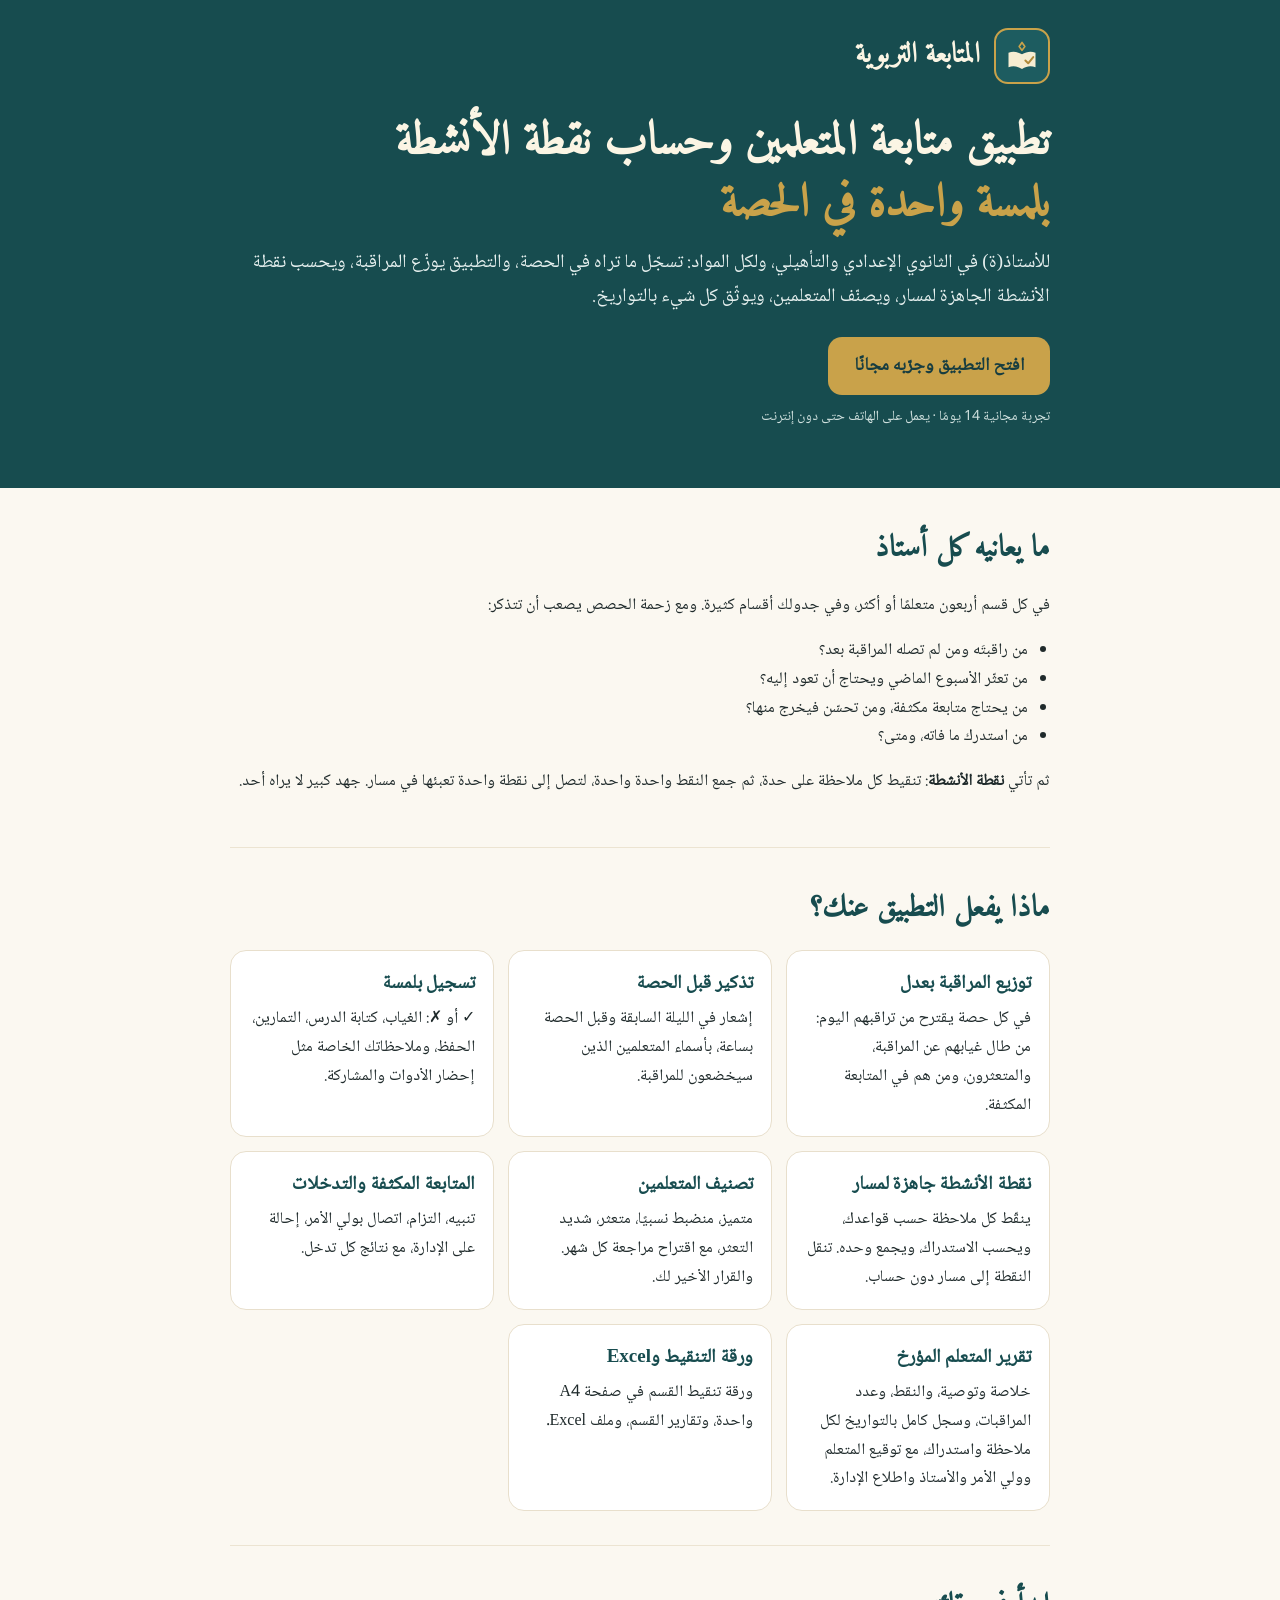
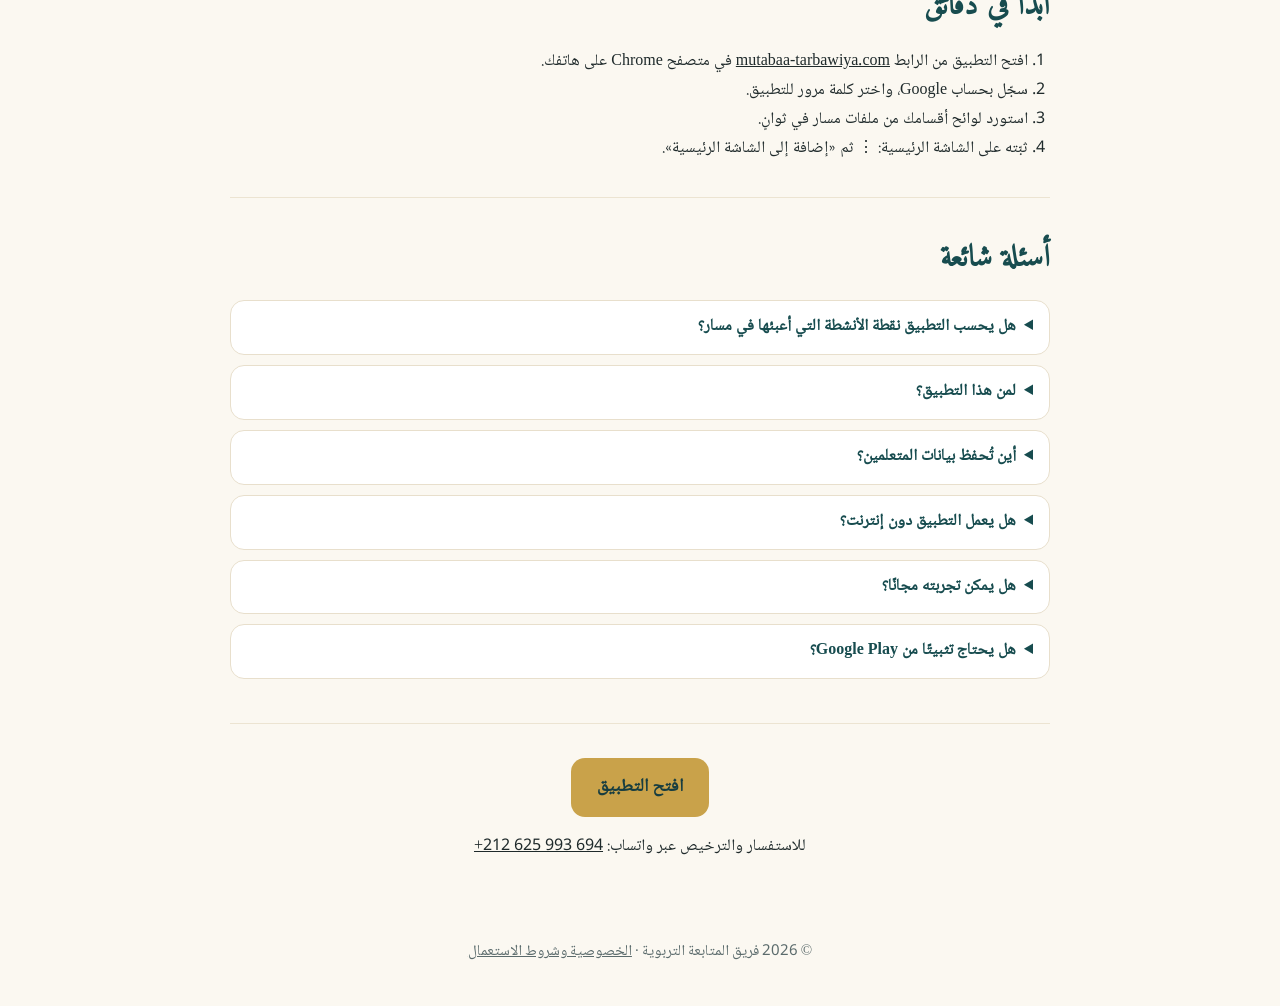
==== about.html @ bdd0e1ed "Landing page about.html, Open Graph preview image, structured data Co-Authored-By: Claude Opus 5.5 <" ====
<!doctype html>
<html lang="ar" dir="rtl">
<head>
<meta charset="utf-8" />
<meta name="viewport" content="width=device-width, initial-scale=1" />
<title>المتابعة التربوية | تطبيق متابعة المتعلمين وحساب نقطة الأنشطة للأستاذ</title>
<meta name="description" content="المتابعة التربوية: تطبيق للأستاذ(ة) في الثانوي الإعدادي والتأهيلي يسجّل الملاحظات بلمسة في الحصة، ويحسب نقطة الأنشطة الجاهزة لمسار، ويوزّع المراقبة، ويصنّف المتعلمين، ويُعدّ تقارير مؤرخة يوقّع عليها المتعلم وولي الأمر." />
<link rel="canonical" href="https://mutabaa-tarbawiya.com/about.html" />
<meta name="theme-color" content="#1d5c60" />
<link rel="icon" href="icon-192.png" />
<meta property="og:type" content="website" />
<meta property="og:locale" content="ar_MA" />
<meta property="og:site_name" content="المتابعة التربوية" />
<meta property="og:title" content="المتابعة التربوية: متابعة المتعلمين ونقطة الأنشطة بلمسة واحدة" />
<meta property="og:description" content="توزيع المراقبة، نقطة الأنشطة جاهزة لمسار، تصنيف المتعلمين، وتقارير مؤرخة. للثانوي الإعدادي والتأهيلي ولكل المواد." />
<meta property="og:url" content="https://mutabaa-tarbawiya.com/about.html" />
<meta property="og:image" content="https://mutabaa-tarbawiya.com/og.png" />
<meta property="og:image:width" content="1200" />
<meta property="og:image:height" content="630" />
<meta name="twitter:card" content="summary_large_image" />
<script type="application/ld+json">
{"@context":"https://schema.org","@graph":[
{"@type":"SoftwareApplication","name":"المتابعة التربوية","alternateName":"Mutabaa Tarbawiya","url":"https://mutabaa-tarbawiya.com/","applicationCategory":"EducationalApplication","operatingSystem":"Android, iOS, Windows, macOS (متصفح الويب)","inLanguage":"ar","image":"https://mutabaa-tarbawiya.com/og.png","description":"تطبيق للأستاذ(ة) لمتابعة المتعلمين: تسجيل الملاحظات بلمسة، حساب نقطة الأنشطة، توزيع المراقبة، تصنيف المتعلمين، وتقارير مؤرخة.","audience":{"@type":"EducationalAudience","educationalRole":"teacher"}},
{"@type":"FAQPage","mainEntity":[
{"@type":"Question","name":"ما هو تطبيق المتابعة التربوية؟","acceptedAnswer":{"@type":"Answer","text":"تطبيق للأستاذ(ة) يسجّل ملاحظات المتعلمين في الحصة بلمسة واحدة، ويحسب نقطة الأنشطة وحده، ويوزّع المراقبة، ويصنّف المتعلمين، ويُعدّ تقارير مؤرخة."}},
{"@type":"Question","name":"هل يحسب التطبيق نقطة الأنشطة التي أعبئها في مسار؟","acceptedAnswer":{"@type":"Answer","text":"نعم. ينقّط التطبيق كل ملاحظة حسب القواعد التي تحددها، ويحسب الاستدراك، ويعطيك نقطة الأنشطة النهائية لكل متعلم جاهزة، فتعبئها في مسار دون حساب."}},
{"@type":"Question","name":"لمن هذا التطبيق؟","acceptedAnswer":{"@type":"Answer","text":"لأساتذة الثانوي الإعدادي والثانوي التأهيلي، ولكل المواد. ويمكن للأستاذ إضافة ملاحظاته الخاصة."}},
{"@type":"Question","name":"أين تُحفظ بيانات المتعلمين؟","acceptedAnswer":{"@type":"Answer","text":"في هاتف الأستاذ، مع نسخة احتياطية في حسابه على Google Drive. لا تمر بيانات المتعلمين بأي خادم آخر."}},
{"@type":"Question","name":"هل يعمل التطبيق دون إنترنت؟","acceptedAnswer":{"@type":"Answer","text":"نعم، بعد تثبيته من المتصفح يعمل على الهاتف حتى دون إنترنت."}},
{"@type":"Question","name":"هل يمكن تجربة التطبيق مجانا؟","acceptedAnswer":{"@type":"Answer","text":"نعم، فترة تجريبية مجانية مدتها 14 يوما، ثم يلزم ترخيص يُطلب عبر واتساب."}}
]}]}
</script>
<style>
@font-face{font-family:Amiri;src:url(fonts/amiri.woff) format("woff");font-display:swap}
@font-face{font-family:Naskh;src:url(fonts/noto-naskh.woff) format("woff");font-display:swap}
*{box-sizing:border-box}
body{margin:0;font-family:Naskh,"Noto Naskh Arabic",Tahoma,serif;color:#1f2a2b;background:#fbf8f1;line-height:1.8}
a{color:inherit}
.wrap{max-width:860px;margin:0 auto;padding:0 20px}
header{background:#174c4f;color:#fbf5e4;padding:28px 0 44px}
.brand{display:flex;align-items:center;gap:14px;font-family:Amiri,serif;font-size:28px;font-weight:700}
.logo{width:56px;height:56px;border-radius:14px;border:2px solid #c9a24a;background:#1d5c60;display:flex;align-items:center;justify-content:center}
h1{font-family:Amiri,serif;font-size:clamp(30px,6vw,46px);line-height:1.35;margin:28px 0 10px}
h1 span{color:#c9a24a}
.lead{font-size:19px;color:#e6f0ef;margin:0 0 22px}
.cta{display:inline-block;background:#c9a24a;color:#173d40;font-weight:700;text-decoration:none;padding:13px 26px;border-radius:14px;font-size:18px}
.cta2{display:inline-block;margin-inline-start:10px;color:#fbf5e4;font-weight:700}
.note{font-size:14px;color:#cfe0de;margin-top:10px}
section{padding:34px 0;border-bottom:1px solid #ece4d2}
h2{font-family:Amiri,serif;font-size:30px;color:#174c4f;margin:0 0 14px}
ul.pain{padding-inline-start:22px;margin:0}
.grid{display:grid;grid-template-columns:repeat(auto-fit,minmax(240px,1fr));gap:14px}
.card{background:#fff;border:1px solid #e8dfcc;border-radius:16px;padding:16px 18px}
.card h3{margin:0 0 4px;font-size:19px;color:#174c4f}
.card p{margin:0;font-size:16px}
ol.steps{padding-inline-start:22px;margin:0}
details{background:#fff;border:1px solid #e8dfcc;border-radius:14px;padding:12px 16px;margin-bottom:10px}
summary{font-weight:700;cursor:pointer;color:#174c4f}
footer{padding:28px 0 40px;font-size:15px;color:#5b6b6c;text-align:center}
.ltr{direction:ltr;unicode-bidi:embed}
</style>
</head>
<body>
<header>
  <div class="wrap">
    <div class="brand"><span class="logo"><svg width="36" height="36" viewBox="0 0 64 64" fill="none" aria-hidden="true"><path d="M32 8l5 7-5 7-5-7z" stroke="#c9a24a" stroke-width="3" stroke-linejoin="round"/><path d="M8 26c8-3 16-2 24 3v26c-8-5-16-6-24-3z" fill="#f7edd2"/><path d="M56 26c-8-3-16-2-24 3v26c8-5 16-6 24-3z" fill="#f7edd2"/><path d="M38 40l5 5 9-11" stroke="#b08a3a" stroke-width="3.5" stroke-linecap="round" stroke-linejoin="round"/></svg></span>المتابعة التربوية</div>
    <h1>تطبيق متابعة المتعلمين وحساب نقطة الأنشطة<br><span>بلمسة واحدة في الحصة</span></h1>
    <p class="lead">للأستاذ(ة) في الثانوي الإعدادي والتأهيلي، ولكل المواد: تسجّل ما تراه في الحصة، والتطبيق يوزّع المراقبة، ويحسب نقطة الأنشطة الجاهزة لمسار، ويصنّف المتعلمين، ويوثّق كل شيء بالتواريخ.</p>
    <a class="cta" href="/">افتح التطبيق وجرّبه مجانًا</a>
    <p class="note">تجربة مجانية 14 يومًا · يعمل على الهاتف حتى دون إنترنت</p>
  </div>
</header>

<main class="wrap">
  <section>
    <h2>ما يعانيه كل أستاذ</h2>
    <p>في كل قسم أربعون متعلمًا أو أكثر، وفي جدولك أقسام كثيرة. ومع زحمة الحصص يصعب أن تتذكر:</p>
    <ul class="pain">
      <li>من راقبتَه ومن لم تصله المراقبة بعد؟</li>
      <li>من تعثّر الأسبوع الماضي ويحتاج أن تعود إليه؟</li>
      <li>من يحتاج متابعة مكثفة، ومن تحسّن فيخرج منها؟</li>
      <li>من استدرك ما فاته، ومتى؟</li>
    </ul>
    <p>ثم تأتي <strong>نقطة الأنشطة</strong>: تنقيط كل ملاحظة على حدة، ثم جمع النقط واحدة واحدة، لتصل إلى نقطة واحدة تعبئها في مسار. جهد كبير لا يراه أحد.</p>
  </section>

  <section>
    <h2>ماذا يفعل التطبيق عنك؟</h2>
    <div class="grid">
      <div class="card"><h3>توزيع المراقبة بعدل</h3><p>في كل حصة يقترح من تراقبهم اليوم: من طال غيابهم عن المراقبة، والمتعثرون، ومن هم في المتابعة المكثفة.</p></div>
      <div class="card"><h3>تذكير قبل الحصة</h3><p>إشعار في الليلة السابقة وقبل الحصة بساعة، بأسماء المتعلمين الذين سيخضعون للمراقبة.</p></div>
      <div class="card"><h3>تسجيل بلمسة</h3><p>✓ أو ✗: الغياب، كتابة الدرس، التمارين، الحفظ، وملاحظاتك الخاصة مثل إحضار الأدوات والمشاركة.</p></div>
      <div class="card"><h3>نقطة الأنشطة جاهزة لمسار</h3><p>ينقّط كل ملاحظة حسب قواعدك، ويحسب الاستدراك، ويجمع وحده. تنقل النقطة إلى مسار دون حساب.</p></div>
      <div class="card"><h3>تصنيف المتعلمين</h3><p>متميز، منضبط نسبيًا، متعثر، شديد التعثر، مع اقتراح مراجعة كل شهر. والقرار الأخير لك.</p></div>
      <div class="card"><h3>المتابعة المكثفة والتدخلات</h3><p>تنبيه، التزام، اتصال بولي الأمر، إحالة على الإدارة، مع نتائج كل تدخل.</p></div>
      <div class="card"><h3>تقرير المتعلم المؤرخ</h3><p>خلاصة وتوصية، والنقط، وعدد المراقبات، وسجل كامل بالتواريخ لكل ملاحظة واستدراك، مع توقيع المتعلم وولي الأمر والأستاذ واطلاع الإدارة.</p></div>
      <div class="card"><h3>ورقة التنقيط وExcel</h3><p>ورقة تنقيط القسم في صفحة A4 واحدة، وتقارير القسم، وملف Excel.</p></div>
    </div>
  </section>

  <section>
    <h2>ابدأ في دقائق</h2>
    <ol class="steps">
      <li>افتح التطبيق من الرابط <a class="ltr" href="/">mutabaa-tarbawiya.com</a> في متصفح Chrome على هاتفك.</li>
      <li>سجّل بحساب Google، واختر كلمة مرور للتطبيق.</li>
      <li>استورد لوائح أقسامك من ملفات مسار في ثوانٍ.</li>
      <li>ثبّته على الشاشة الرئيسية: ⋮ ثم «إضافة إلى الشاشة الرئيسية».</li>
    </ol>
  </section>

  <section>
    <h2>أسئلة شائعة</h2>
    <details><summary>هل يحسب التطبيق نقطة الأنشطة التي أعبئها في مسار؟</summary><p>نعم. ينقّط التطبيق كل ملاحظة حسب القواعد التي تحددها أنت، ويحسب الاستدراك، ويعطيك نقطة الأنشطة النهائية لكل متعلم جاهزة، فتعبئها في مسار دون حساب.</p></details>
    <details><summary>لمن هذا التطبيق؟</summary><p>لأساتذة الثانوي الإعدادي (الأولى والثانية والثالثة إعدادي) والثانوي التأهيلي (الجذع المشترك والأولى والثانية باكالوريا)، ولكل المواد.</p></details>
    <details><summary>أين تُحفظ بيانات المتعلمين؟</summary><p>في هاتفك أنت، مع نسخة احتياطية في حسابك على Google Drive تستعيدها إن غيّرت هاتفك. لا تمر بيانات المتعلمين بأي خادم آخر. <a href="privacy.html">سياسة الخصوصية</a>.</p></details>
    <details><summary>هل يعمل التطبيق دون إنترنت؟</summary><p>نعم، بعد فتحه أول مرة وتثبيته يعمل على الهاتف حتى دون إنترنت.</p></details>
    <details><summary>هل يمكن تجربته مجانًا؟</summary><p>نعم، فترة تجريبية مجانية مدتها 14 يومًا، ثم يلزم ترخيص تطلبه عبر واتساب.</p></details>
    <details><summary>هل يحتاج تثبيتًا من Google Play؟</summary><p>لا. يُفتح من المتصفح ويُثبّت على الشاشة الرئيسية مثل أي تطبيق، وتصله التحديثات تلقائيًا.</p></details>
  </section>

  <section style="border:0;text-align:center">
    <a class="cta" href="/">افتح التطبيق</a>
    <p>للاستفسار والترخيص عبر واتساب: <a class="ltr" href="https://wa.me/212625993694"><bdi dir="ltr">+212 625 993 694</bdi></a></p>
  </section>
</main>

<footer>© 2026 فريق المتابعة التربوية · <a href="privacy.html">الخصوصية وشروط الاستعمال</a></footer>
</body>
</html>
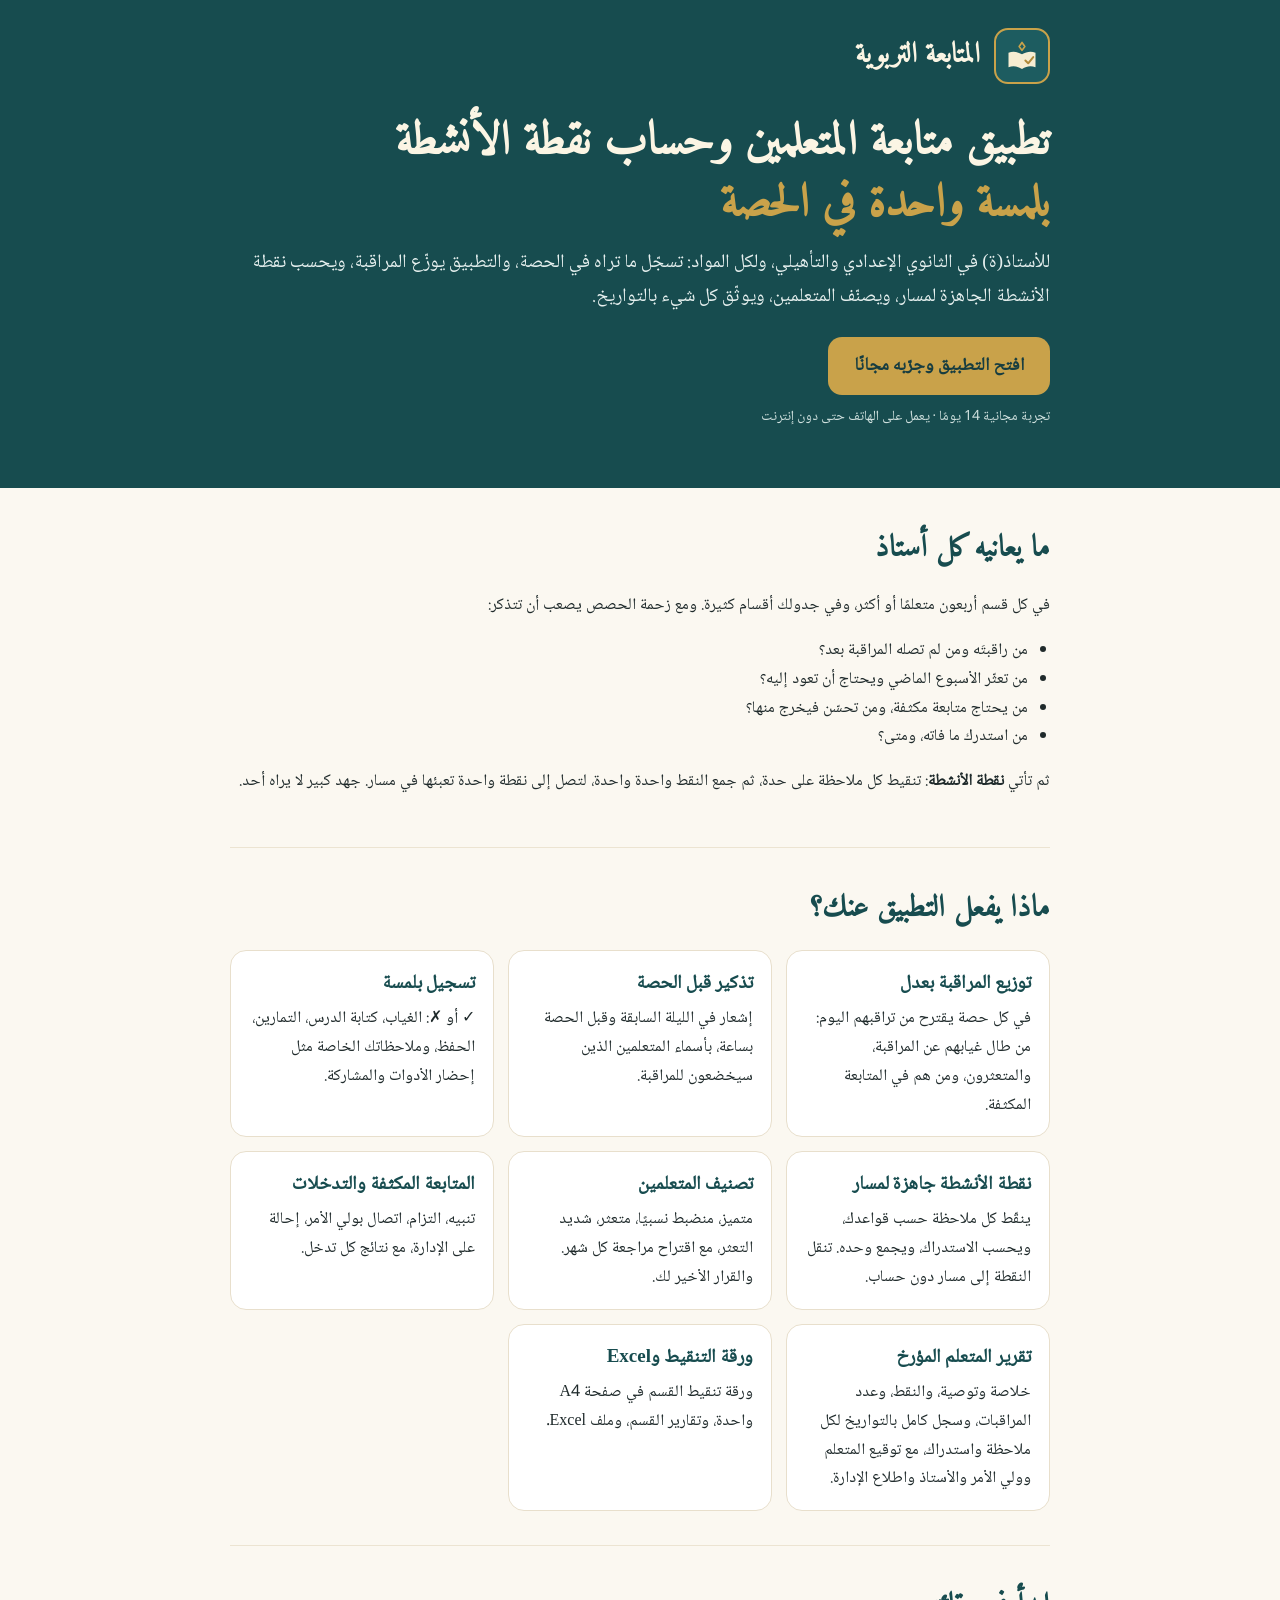
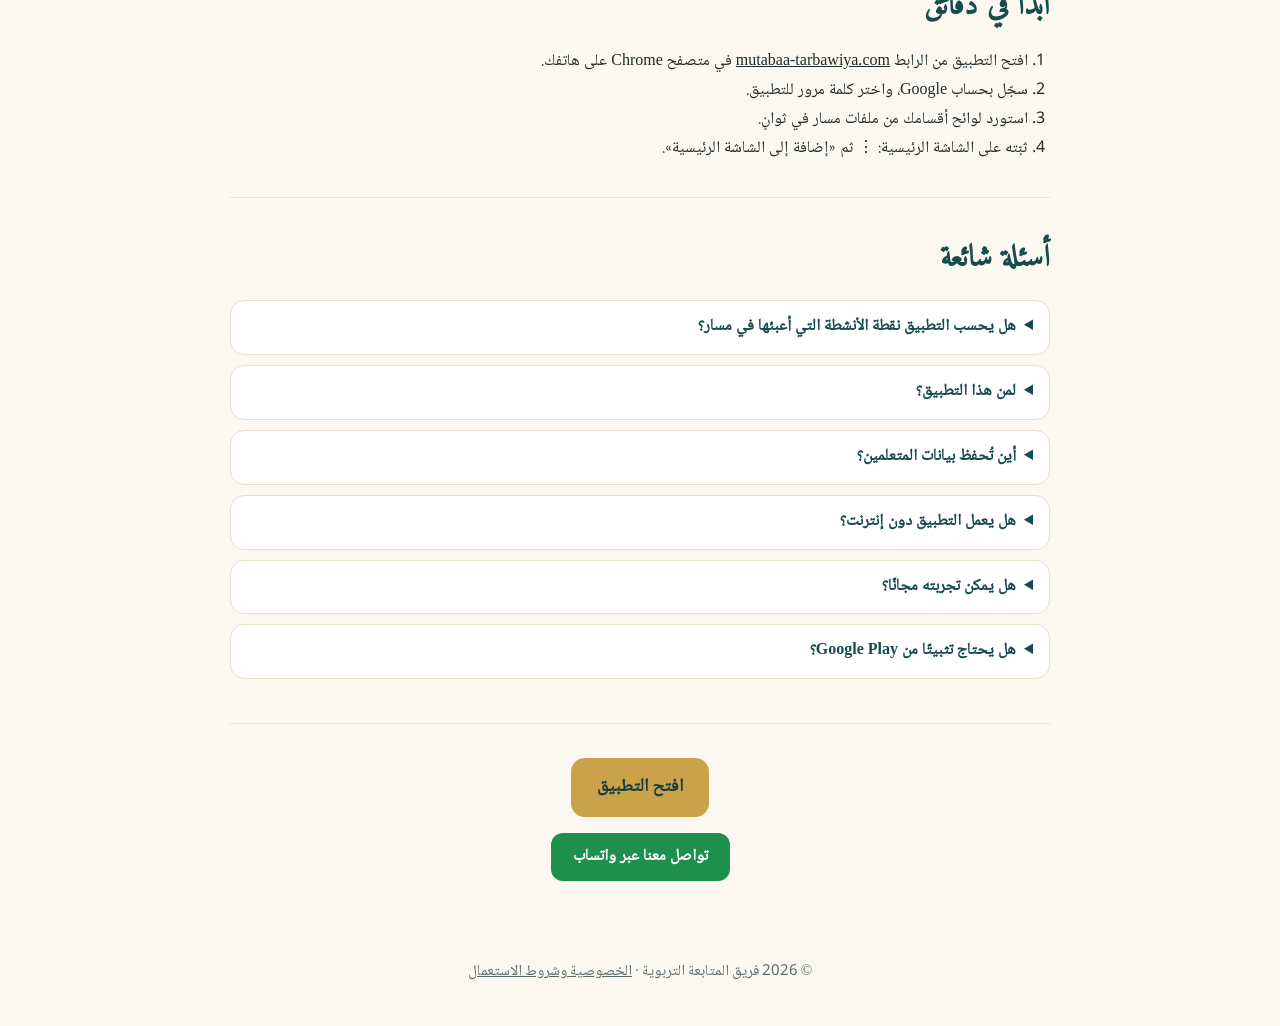
==== commit 8a3aad40: "WhatsApp contact button (no visible number) in Help, Settings and about page Co-Authored-By: Claude " ====
--- a/about.html
+++ b/about.html
@@ -120,7 +120,7 @@
 
   <section style="border:0;text-align:center">
     <a class="cta" href="/">افتح التطبيق</a>
-    <p>للاستفسار والترخيص عبر واتساب: <a class="ltr" href="https://wa.me/212625993694"><bdi dir="ltr">+212 625 993 694</bdi></a></p>
+    <p><a href="https://wa.me/212625993694?text=%D8%A7%D9%84%D8%B3%D9%84%D8%A7%D9%85%20%D8%B9%D9%84%D9%8A%D9%83%D9%85%D8%8C%20%D9%84%D8%AF%D9%8A%20%D8%B3%D8%A4%D8%A7%D9%84%20%D8%B9%D9%86%20%D8%AA%D8%B7%D8%A8%D9%8A%D9%82%20%D8%A7%D9%84%D9%85%D8%AA%D8%A7%D8%A8%D8%B9%D8%A9%20%D8%A7%D9%84%D8%AA%D8%B1%D8%A8%D9%88%D9%8A%D8%A9" style="display:inline-block;background:#1f8f4e;color:#fff;font-weight:700;text-decoration:none;padding:10px 22px;border-radius:12px">تواصل معنا عبر واتساب</a></p>
   </section>
 </main>
 
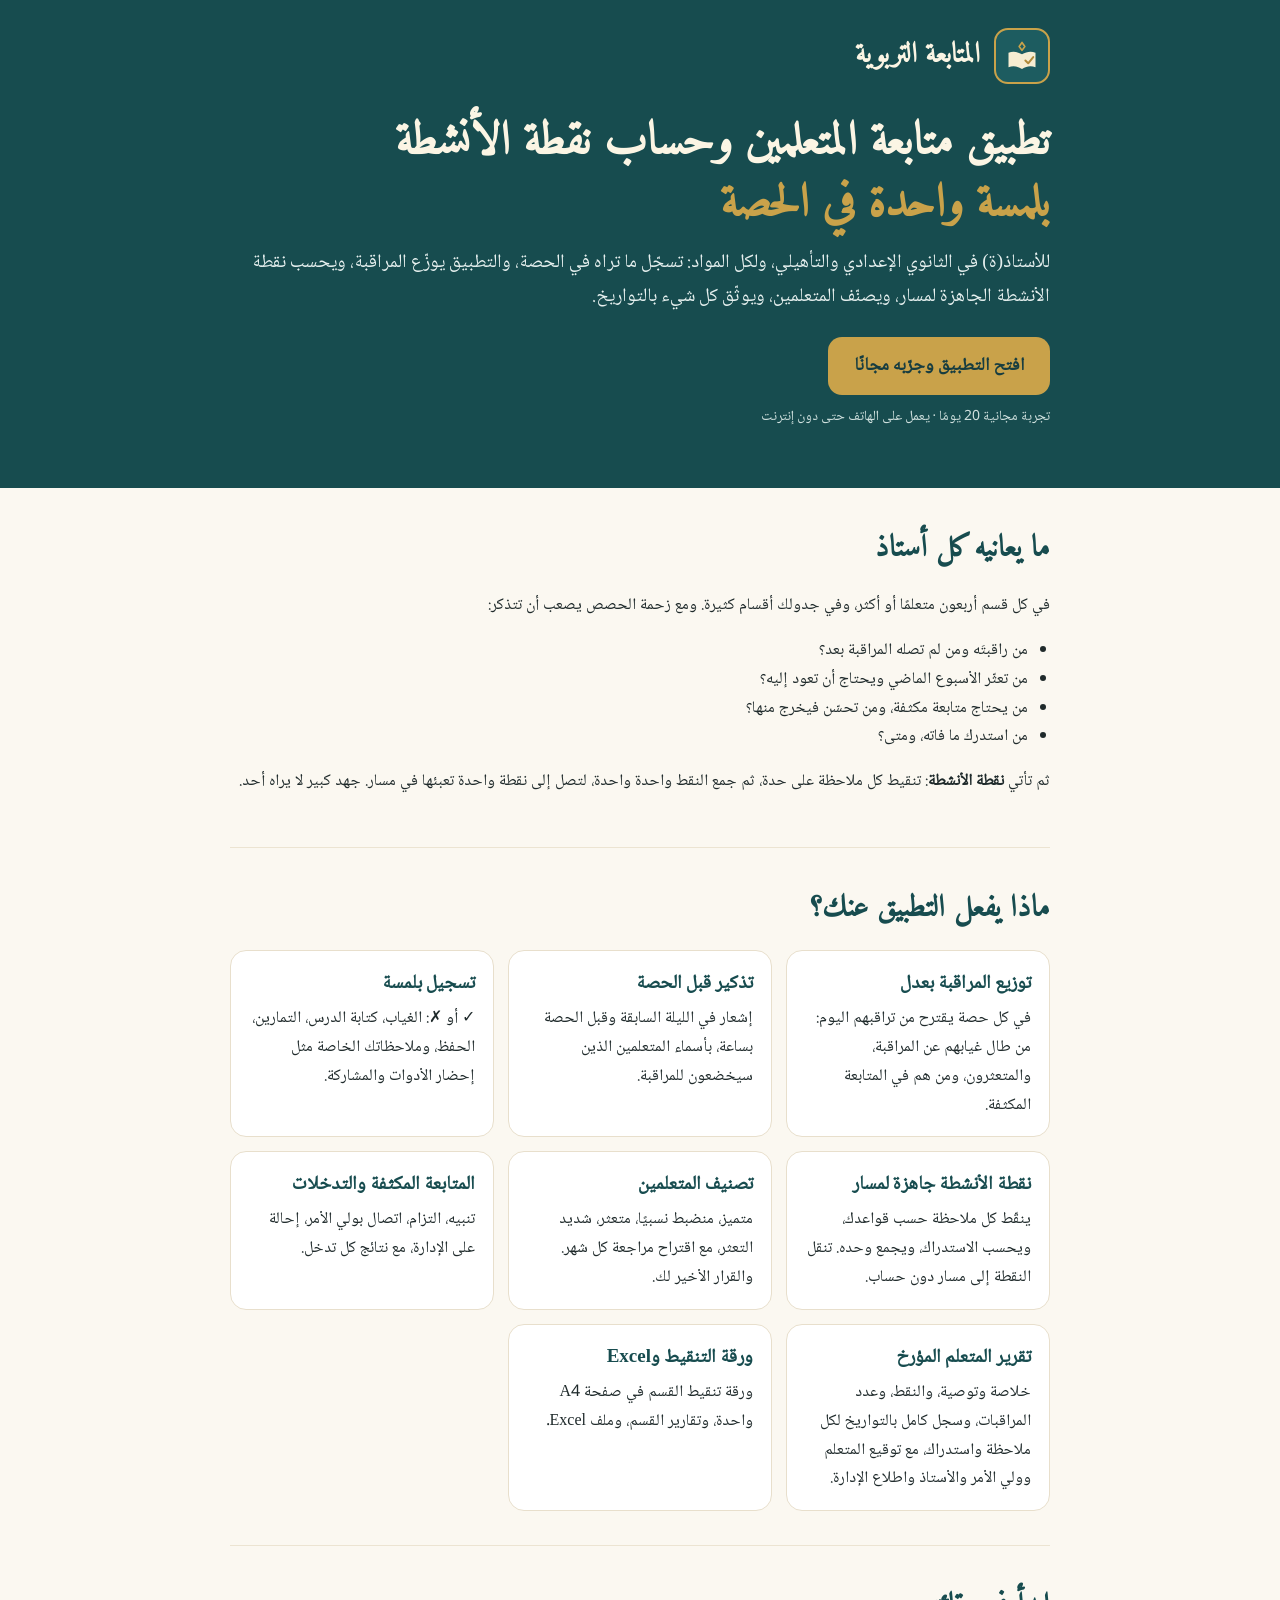
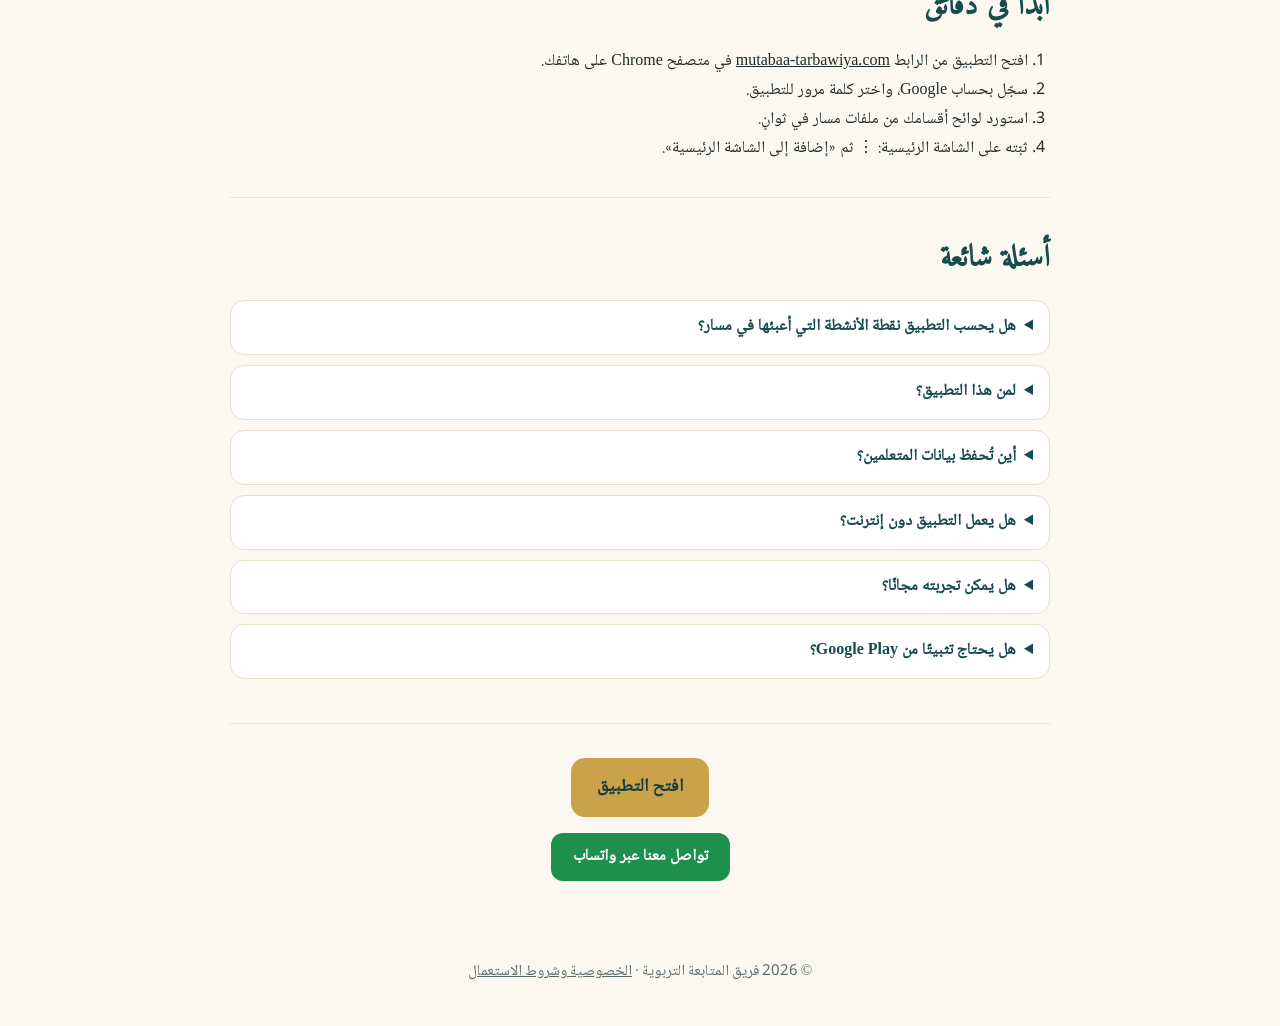
==== commit 8cd3d085: "Beta: 20-day trial with prominent start button Co-Authored-By: Claude Opus 5.5 <noreply@anthropic.co" ====
--- a/about.html
+++ b/about.html
@@ -27,7 +27,7 @@
 {"@type":"Question","name":"لمن هذا التطبيق؟","acceptedAnswer":{"@type":"Answer","text":"لأساتذة الثانوي الإعدادي والثانوي التأهيلي، ولكل المواد. ويمكن للأستاذ إضافة ملاحظاته الخاصة."}},
 {"@type":"Question","name":"أين تُحفظ بيانات المتعلمين؟","acceptedAnswer":{"@type":"Answer","text":"في هاتف الأستاذ، مع نسخة احتياطية في حسابه على Google Drive. لا تمر بيانات المتعلمين بأي خادم آخر."}},
 {"@type":"Question","name":"هل يعمل التطبيق دون إنترنت؟","acceptedAnswer":{"@type":"Answer","text":"نعم، بعد تثبيته من المتصفح يعمل على الهاتف حتى دون إنترنت."}},
-{"@type":"Question","name":"هل يمكن تجربة التطبيق مجانا؟","acceptedAnswer":{"@type":"Answer","text":"نعم، فترة تجريبية مجانية مدتها 14 يوما، ثم يلزم ترخيص يُطلب عبر واتساب."}}
+{"@type":"Question","name":"هل يمكن تجربة التطبيق مجانا؟","acceptedAnswer":{"@type":"Answer","text":"نعم، فترة تجريبية مجانية مدتها 20 يوما، ثم يلزم ترخيص يُطلب عبر واتساب."}}
 ]}]}
 </script>
 <style>
@@ -67,7 +67,7 @@
     <h1>تطبيق متابعة المتعلمين وحساب نقطة الأنشطة<br><span>بلمسة واحدة في الحصة</span></h1>
     <p class="lead">للأستاذ(ة) في الثانوي الإعدادي والتأهيلي، ولكل المواد: تسجّل ما تراه في الحصة، والتطبيق يوزّع المراقبة، ويحسب نقطة الأنشطة الجاهزة لمسار، ويصنّف المتعلمين، ويوثّق كل شيء بالتواريخ.</p>
     <a class="cta" href="/">افتح التطبيق وجرّبه مجانًا</a>
-    <p class="note">تجربة مجانية 14 يومًا · يعمل على الهاتف حتى دون إنترنت</p>
+    <p class="note">تجربة مجانية 20 يومًا · يعمل على الهاتف حتى دون إنترنت</p>
   </div>
 </header>
 
@@ -114,7 +114,7 @@
     <details><summary>لمن هذا التطبيق؟</summary><p>لأساتذة الثانوي الإعدادي (الأولى والثانية والثالثة إعدادي) والثانوي التأهيلي (الجذع المشترك والأولى والثانية باكالوريا)، ولكل المواد.</p></details>
     <details><summary>أين تُحفظ بيانات المتعلمين؟</summary><p>في هاتفك أنت، مع نسخة احتياطية في حسابك على Google Drive تستعيدها إن غيّرت هاتفك. لا تمر بيانات المتعلمين بأي خادم آخر. <a href="privacy.html">سياسة الخصوصية</a>.</p></details>
     <details><summary>هل يعمل التطبيق دون إنترنت؟</summary><p>نعم، بعد فتحه أول مرة وتثبيته يعمل على الهاتف حتى دون إنترنت.</p></details>
-    <details><summary>هل يمكن تجربته مجانًا؟</summary><p>نعم، فترة تجريبية مجانية مدتها 14 يومًا، ثم يلزم ترخيص تطلبه عبر واتساب.</p></details>
+    <details><summary>هل يمكن تجربته مجانًا؟</summary><p>نعم، فترة تجريبية مجانية مدتها 20 يومًا، ثم يلزم ترخيص تطلبه عبر واتساب.</p></details>
     <details><summary>هل يحتاج تثبيتًا من Google Play؟</summary><p>لا. يُفتح من المتصفح ويُثبّت على الشاشة الرئيسية مثل أي تطبيق، وتصله التحديثات تلقائيًا.</p></details>
   </section>
 
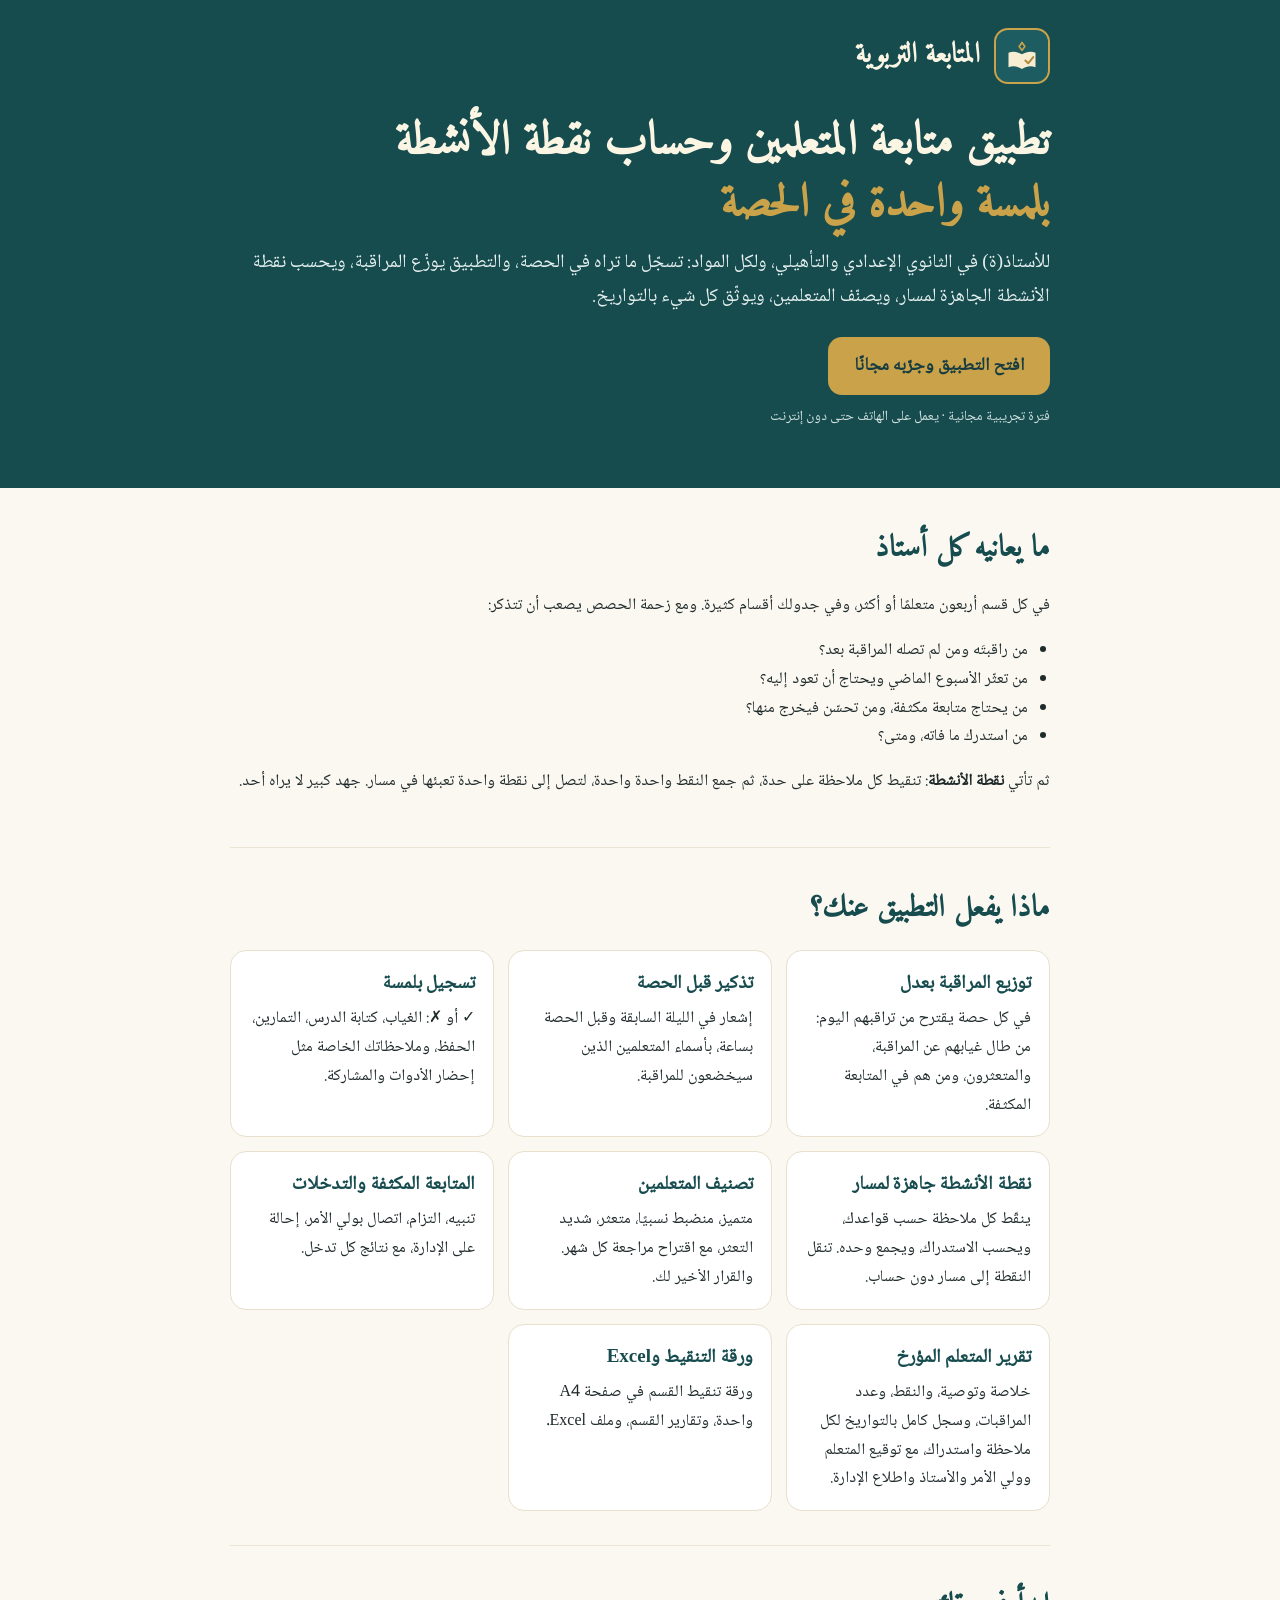
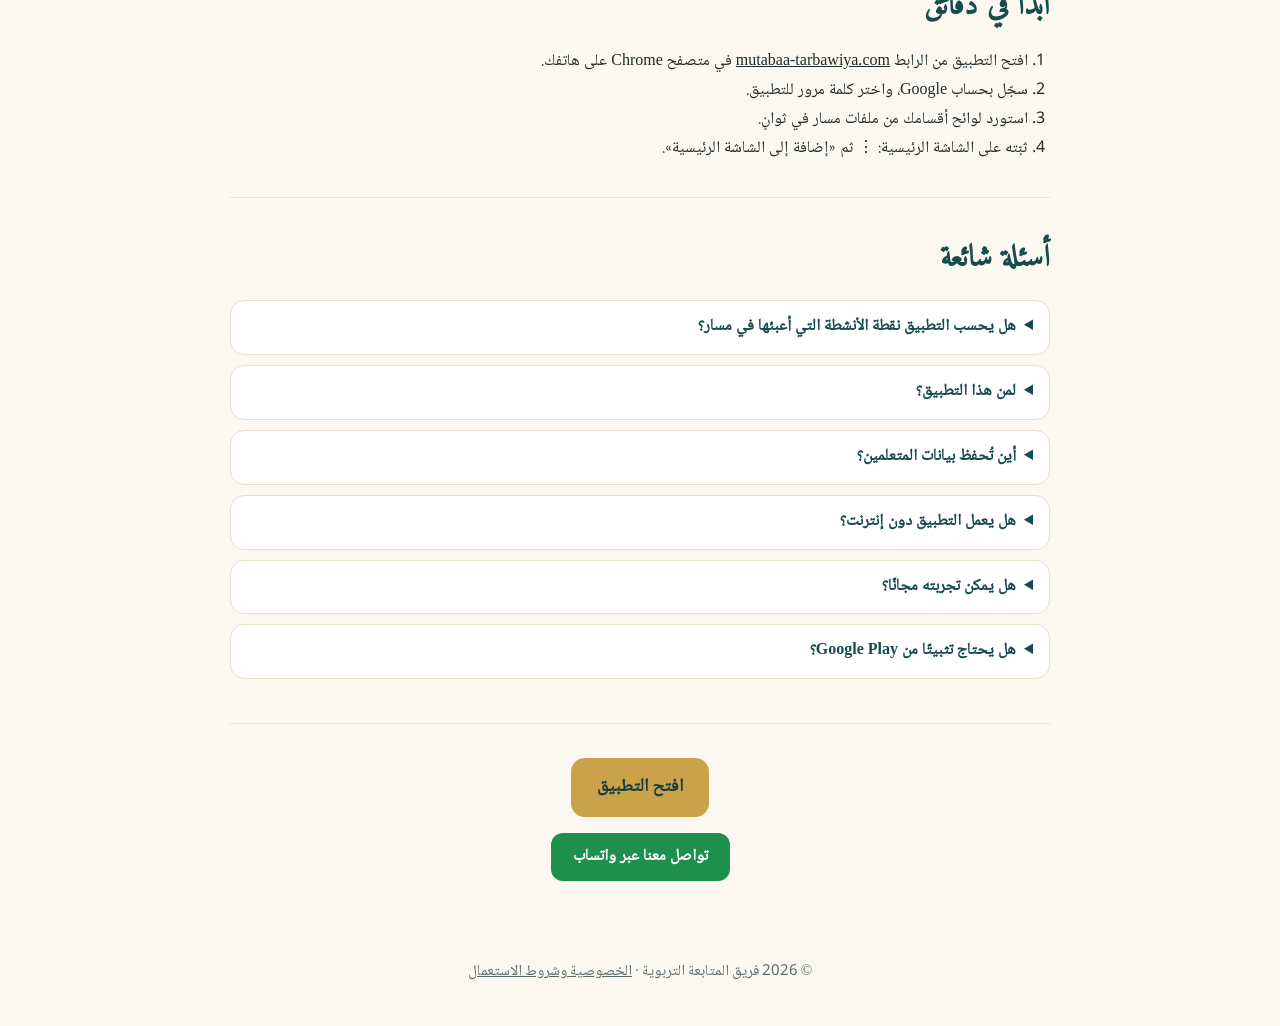
==== commit c678e5fd: "No trial length or WhatsApp number shown anywhere; remove developer name from English privacy text C" ====
--- a/about.html
+++ b/about.html
@@ -27,7 +27,7 @@
 {"@type":"Question","name":"لمن هذا التطبيق؟","acceptedAnswer":{"@type":"Answer","text":"لأساتذة الثانوي الإعدادي والثانوي التأهيلي، ولكل المواد. ويمكن للأستاذ إضافة ملاحظاته الخاصة."}},
 {"@type":"Question","name":"أين تُحفظ بيانات المتعلمين؟","acceptedAnswer":{"@type":"Answer","text":"في هاتف الأستاذ، مع نسخة احتياطية في حسابه على Google Drive. لا تمر بيانات المتعلمين بأي خادم آخر."}},
 {"@type":"Question","name":"هل يعمل التطبيق دون إنترنت؟","acceptedAnswer":{"@type":"Answer","text":"نعم، بعد تثبيته من المتصفح يعمل على الهاتف حتى دون إنترنت."}},
-{"@type":"Question","name":"هل يمكن تجربة التطبيق مجانا؟","acceptedAnswer":{"@type":"Answer","text":"نعم، فترة تجريبية مجانية مدتها 20 يوما، ثم يلزم ترخيص يُطلب عبر واتساب."}}
+{"@type":"Question","name":"هل يمكن تجربة التطبيق مجانا؟","acceptedAnswer":{"@type":"Answer","text":"نعم، بفترة تجريبية مجانية، ثم يلزم ترخيص يُطلب عبر واتساب."}}
 ]}]}
 </script>
 <style>
@@ -67,7 +67,7 @@
     <h1>تطبيق متابعة المتعلمين وحساب نقطة الأنشطة<br><span>بلمسة واحدة في الحصة</span></h1>
     <p class="lead">للأستاذ(ة) في الثانوي الإعدادي والتأهيلي، ولكل المواد: تسجّل ما تراه في الحصة، والتطبيق يوزّع المراقبة، ويحسب نقطة الأنشطة الجاهزة لمسار، ويصنّف المتعلمين، ويوثّق كل شيء بالتواريخ.</p>
     <a class="cta" href="/">افتح التطبيق وجرّبه مجانًا</a>
-    <p class="note">تجربة مجانية 20 يومًا · يعمل على الهاتف حتى دون إنترنت</p>
+    <p class="note">فترة تجريبية مجانية · يعمل على الهاتف حتى دون إنترنت</p>
   </div>
 </header>
 
@@ -114,7 +114,7 @@
     <details><summary>لمن هذا التطبيق؟</summary><p>لأساتذة الثانوي الإعدادي (الأولى والثانية والثالثة إعدادي) والثانوي التأهيلي (الجذع المشترك والأولى والثانية باكالوريا)، ولكل المواد.</p></details>
     <details><summary>أين تُحفظ بيانات المتعلمين؟</summary><p>في هاتفك أنت، مع نسخة احتياطية في حسابك على Google Drive تستعيدها إن غيّرت هاتفك. لا تمر بيانات المتعلمين بأي خادم آخر. <a href="privacy.html">سياسة الخصوصية</a>.</p></details>
     <details><summary>هل يعمل التطبيق دون إنترنت؟</summary><p>نعم، بعد فتحه أول مرة وتثبيته يعمل على الهاتف حتى دون إنترنت.</p></details>
-    <details><summary>هل يمكن تجربته مجانًا؟</summary><p>نعم، فترة تجريبية مجانية مدتها 20 يومًا، ثم يلزم ترخيص تطلبه عبر واتساب.</p></details>
+    <details><summary>هل يمكن تجربته مجانًا؟</summary><p>نعم، بفترة تجريبية مجانية، ثم يلزم ترخيص تطلبه عبر واتساب.</p></details>
     <details><summary>هل يحتاج تثبيتًا من Google Play؟</summary><p>لا. يُفتح من المتصفح ويُثبّت على الشاشة الرئيسية مثل أي تطبيق، وتصله التحديثات تلقائيًا.</p></details>
   </section>
 
